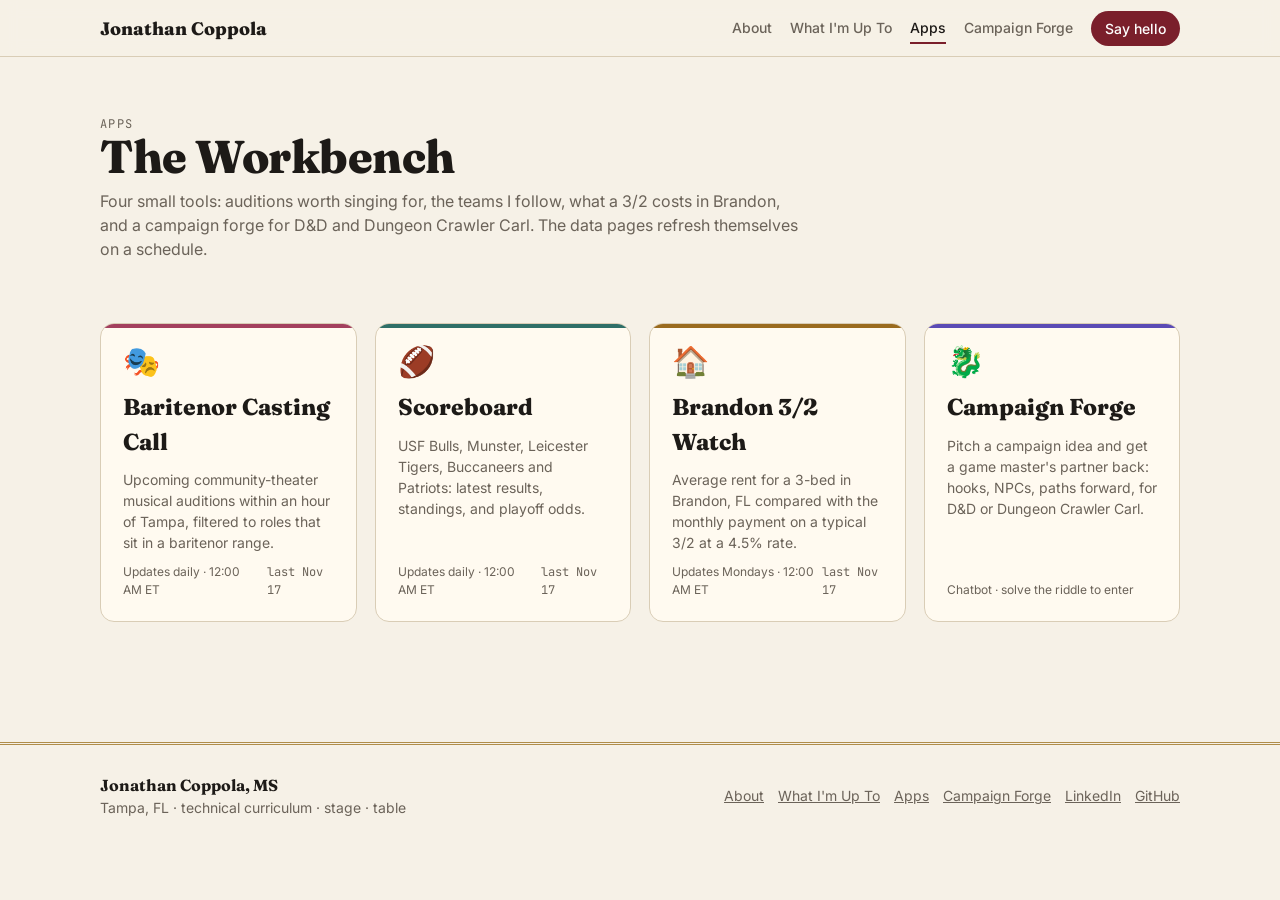
==== apps/index.html @ ed003ad4 "Launch unified site: About (/), What I'm Up To (/now/), Apps (/apps/) Merges the about, What-Im-Up-t" ====
<!DOCTYPE html>
<html lang="en">
<head>
<meta charset="utf-8">
<meta name="viewport" content="width=device-width, initial-scale=1">
<title>Apps · Jonathan Coppola</title>
<link rel="stylesheet" href="../assets/apps.css">
<style>
  .hero { padding: 30px 0 10px; }
  .hero .kicker { font-family: var(--mono); font-size: 12px; letter-spacing: .12em; text-transform: uppercase; color: var(--muted); }
  .apps { display: grid; gap: 18px; grid-template-columns: repeat(auto-fit, minmax(250px, 1fr)); margin-top: 26px; }
  .app { position: relative; display: flex; flex-direction: column; gap: 10px; text-decoration: none; color: var(--text);
         background: var(--panel); border: 1px solid var(--line); border-radius: var(--radius); padding: 22px; min-height: 230px;
         transition: transform .15s ease, border-color .15s ease; overflow: hidden; }
  .app::before { content: ""; position: absolute; inset: 0 0 auto 0; height: 4px; background: var(--c); }
  .app:hover { transform: translateY(-3px); border-color: var(--c); }
  .app .glyph { font-size: 30px; line-height: 1; }
  .app h3 { font-family: var(--display); font-weight: 800; font-size: 23px; margin: 4px 0 0; }
  .app p { color: var(--muted); font-size: 14px; margin: 0; flex: 1; }
  .app .meta { display: flex; justify-content: space-between; align-items: center; gap: 8px; font-size: 12px; color: var(--muted); }
  .app .meta .upd { font-family: var(--mono); }
</style>
<link rel="stylesheet" href="../assets/site.css">
</head>
<body data-root="../" data-section="apps">
<div class="wrap">
  <header class="hero">
    <div class="kicker">Apps</div>
    <h1 class="title">The Workbench</h1>
    <p class="lede">Four small tools: auditions worth singing for, the teams I follow, what a 3/2 costs in Brandon, and a campaign forge for D&amp;D and Dungeon Crawler Carl. The data pages refresh themselves on a schedule.</p>
  </header>

  <main class="apps">
    <a class="app" href="theater/" style="--c:#a3405e">
      <div class="glyph">🎭</div>
      <h3>Baritenor Casting Call</h3>
      <p>Upcoming community-theater musical auditions within an hour of Tampa, filtered to roles that sit in a baritenor range.</p>
      <div class="meta"><span>Updates daily · 12:00 AM ET</span><span class="upd" data-src="theater/data.json"></span></div>
    </a>
    <a class="app" href="sports/" style="--c:#2f6f68">
      <div class="glyph">🏈</div>
      <h3>Scoreboard</h3>
      <p>USF Bulls, Munster, Leicester Tigers, Buccaneers and Patriots: latest results, standings, and playoff odds.</p>
      <div class="meta"><span>Updates daily · 12:00 AM ET</span><span class="upd" data-src="sports/data.json"></span></div>
    </a>
    <a class="app" href="housing/" style="--c:#9a6b1f">
      <div class="glyph">🏠</div>
      <h3>Brandon 3/2 Watch</h3>
      <p>Average rent for a 3-bed in Brandon, FL compared with the monthly payment on a typical 3/2 at a 4.5% rate.</p>
      <div class="meta"><span>Updates Mondays · 12:00 AM ET</span><span class="upd" data-src="housing/data.json"></span></div>
    </a>
    <a class="app" href="campaign-forge/" style="--c:#5b4bb5">
      <div class="glyph">🐉</div>
      <h3>Campaign Forge</h3>
      <p>Pitch a campaign idea and get a game master's partner back: hooks, NPCs, paths forward, for D&amp;D or Dungeon Crawler Carl.</p>
      <div class="meta"><span>Chatbot · solve the riddle to enter</span><span></span></div>
    </a>
  </main>

</div>
<script>
  document.querySelectorAll('.upd[data-src]').forEach(async el => {
    try {
      const r = await fetch(el.dataset.src, { cache: 'no-store' });
      const d = await r.json();
      if (d.updated) el.textContent = 'last ' + new Date(d.updated).toLocaleDateString(undefined, { month: 'short', day: 'numeric' });
    } catch (e) { /* offline or file:// — leave blank */ }
  });
</script>
<script src="../assets/site.js"></script>
</body>
</html>
---- assets/apps.css ----
/* Shared styles for Jonathan's personal apps */
:root {
  --bg: #f6f1e7;
  --panel: #fffaf0;
  --panel-2: #efe7d7;
  --line: #d9cdb6;
  --text: #1d1a17;
  --muted: #6b6359;
  --accent: #7a1f2b;          /* default: wine */
  --accent-ink: #ffffff;
  --good: #2f7d4f;
  --warn: #a56d12;
  --bad: #b23a3a;
  --radius: 14px;
  --font: "Inter", system-ui, -apple-system, "Segoe UI", Roboto, sans-serif;
  --display: "Fraunces", Georgia, "Times New Roman", serif;
  --mono: "JetBrains Mono", ui-monospace, SFMono-Regular, Menlo, monospace;
}

* { box-sizing: border-box; }
html, body { margin: 0; background: var(--bg); color: var(--text); font-family: var(--font); line-height: 1.5; }
a { color: var(--accent); }
.wrap { max-width: 1120px; margin: 0 auto; padding: 28px 20px 64px; }

.topbar { display: flex; align-items: center; justify-content: space-between; gap: 12px; margin-bottom: 26px; }
.topbar a.home { color: var(--muted); text-decoration: none; font-size: 14px; }
.topbar a.home:hover { color: var(--text); }
.stamp { font-family: var(--mono); font-size: 12px; color: var(--muted); }

h1.title { font-family: var(--display); font-weight: 800; font-size: clamp(30px, 4.5vw, 46px); line-height: 1.05; margin: 0 0 8px; letter-spacing: -0.01em; }
p.lede { color: var(--muted); max-width: 70ch; margin: 0 0 26px; }
h2 { font-family: var(--display); font-weight: 600; font-size: 22px; margin: 34px 0 12px; }

.card { background: var(--panel); border: 1px solid var(--line); border-radius: var(--radius); padding: 18px 20px; }
.grid { display: grid; gap: 16px; }
.grid.two { grid-template-columns: repeat(auto-fit, minmax(320px, 1fr)); }
.grid.three { grid-template-columns: repeat(auto-fit, minmax(260px, 1fr)); }

.pill { display: inline-block; font-size: 12px; font-weight: 600; padding: 2px 9px; border-radius: 999px; border: 1px solid var(--line); color: var(--muted); white-space: nowrap; }
.pill.accent { background: var(--accent); color: var(--accent-ink); border-color: transparent; }
.pill.good { color: var(--good); border-color: color-mix(in srgb, var(--good) 45%, transparent); }
.pill.warn { color: var(--warn); border-color: color-mix(in srgb, var(--warn) 45%, transparent); }
.pill.bad { color: var(--bad); border-color: color-mix(in srgb, var(--bad) 45%, transparent); }

table { width: 100%; border-collapse: collapse; font-size: 14px; }
th, td { text-align: left; padding: 10px 10px; border-bottom: 1px solid var(--line); vertical-align: top; }
th { font-size: 12px; text-transform: uppercase; letter-spacing: 0.06em; color: var(--muted); font-weight: 600; }
tr:last-child td { border-bottom: none; }
.table-wrap { overflow-x: auto; }
.num { font-family: var(--mono); font-variant-numeric: tabular-nums; }
.muted { color: var(--muted); }
.small { font-size: 13px; }

.note { font-size: 13px; color: var(--muted); border-left: 3px solid var(--accent); padding: 6px 12px; margin: 18px 0; }
.sources { font-size: 13px; color: var(--muted); }
.sources a { color: var(--muted); }
.sources li { margin: 3px 0; }

.footer { margin-top: 48px; font-size: 12px; color: var(--muted); text-align: center; }

input, select, textarea, button { font: inherit; color: inherit; }
button { cursor: pointer; }
.btn { background: var(--accent); color: var(--accent-ink); border: none; padding: 9px 16px; border-radius: 10px; font-weight: 600; }
.btn.ghost { background: transparent; color: var(--text); border: 1px solid var(--line); }
.btn:disabled { opacity: 0.5; cursor: default; }
.field { background: var(--panel-2); border: 1px solid var(--line); border-radius: 10px; padding: 9px 12px; width: 100%; }
.field:focus { outline: 2px solid color-mix(in srgb, var(--accent) 60%, transparent); outline-offset: 1px; }

.empty { color: var(--muted); padding: 24px; text-align: center; }
@media (max-width: 640px) { .wrap { padding: 20px 14px 48px; } th, td { padding: 8px 6px; } }
---- assets/site.css ----
/* Site-wide header/footer, shared by every page. */
@import url("https://fonts.googleapis.com/css2?family=Fraunces:ital,opsz,wght@0,9..144,400;0,9..144,600;0,9..144,800;1,9..144,400&family=Inter:wght@400;500;600&family=JetBrains+Mono:wght@400;600&display=swap");
:root {
  --site-paper: #f6f1e7; --site-ink: #1d1a17; --site-muted: #6b6359;
  --site-wine: #7a1f2b; --site-gold: #b08d4a; --site-line: #d9cdb6;
}
.site-nav { position: sticky; top: 0; z-index: 50; background: color-mix(in srgb, var(--site-paper) 92%, transparent);
  backdrop-filter: blur(8px); border-bottom: 1px solid var(--site-line); font-family: "Inter", system-ui, sans-serif; }
.site-nav__inner { max-width: 1120px; margin: 0 auto; padding: 0 20px; height: 56px; display: flex; align-items: center; gap: 20px; }
.site-nav__brand { font-family: "Fraunces", Georgia, serif; font-weight: 800; font-size: 18px; color: var(--site-ink); text-decoration: none; margin-right: auto; white-space: nowrap; }
.site-nav__links { display: flex; align-items: center; gap: 18px; }
.site-nav__links a { color: var(--site-muted); text-decoration: none; font-size: 14px; font-weight: 500; white-space: nowrap; padding: 4px 0; border-bottom: 2px solid transparent; }
.site-nav__links a:hover { color: var(--site-ink); }
.site-nav__links a.is-active { color: var(--site-ink); border-bottom-color: var(--site-wine); }
.site-nav__cta { background: var(--site-wine); color: #fff !important; padding: 7px 14px !important; border-radius: 999px; border: 0 !important; }
.site-nav__toggle { display: none; background: none; border: 1px solid var(--site-line); border-radius: 8px; font-size: 18px; padding: 4px 10px; color: var(--site-ink); cursor: pointer; }
@media (max-width: 760px) {
  .site-nav__toggle { display: block; }
  .site-nav__links { display: none; position: absolute; top: 56px; left: 0; right: 0; flex-direction: column; align-items: stretch;
    gap: 0; background: var(--site-paper); border-bottom: 1px solid var(--site-line); padding: 6px 20px 14px; }
  .site-nav.is-open .site-nav__links { display: flex; }
  .site-nav__links a { padding: 10px 0; border-bottom: 1px solid var(--site-line); }
  .site-nav__cta { margin-top: 10px; text-align: center; }
}
.site-foot { border-top: 3px double var(--site-gold); margin-top: 56px; background: var(--site-paper); font-family: "Inter", system-ui, sans-serif; }
.site-foot__inner { max-width: 1120px; margin: 0 auto; padding: 28px 20px 40px; display: flex; flex-wrap: wrap; gap: 18px; justify-content: space-between; font-size: 14px; color: var(--site-muted); }
.site-foot__inner b { color: var(--site-ink); font-family: "Fraunces", Georgia, serif; font-size: 16px; }
.site-foot__links { display: flex; flex-wrap: wrap; gap: 14px; align-items: center; }
.site-foot__links a { color: var(--site-muted); }
@media print { .site-nav, .site-foot { display: none; } }
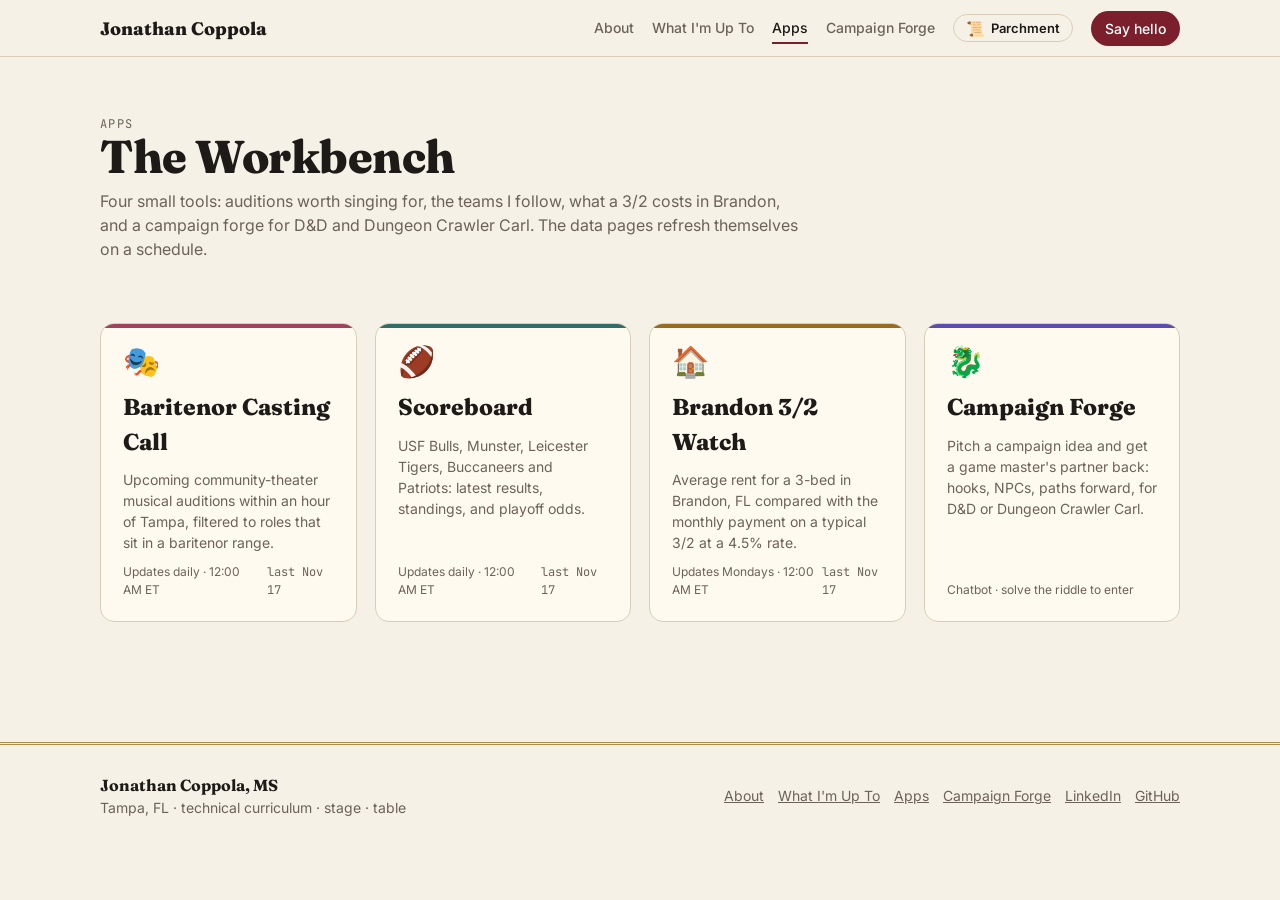
==== commit ec2989b5: "Add theme switcher: Parchment (light) and Leatherbound (dark) - Toggle in the shared nav; choice sav" ====
--- a/apps/index.html
+++ b/apps/index.html
@@ -2,6 +2,7 @@
 <html lang="en">
 <head>
 <meta charset="utf-8">
+<script>try{var t=localStorage.getItem('site-theme');if(t)document.documentElement.dataset.theme=t}catch(e){}</script>
 <meta name="viewport" content="width=device-width, initial-scale=1">
 <title>Apps · Jonathan Coppola</title>
 <link rel="stylesheet" href="../assets/apps.css">
@@ -13,6 +14,7 @@
          background: var(--panel); border: 1px solid var(--line); border-radius: var(--radius); padding: 22px; min-height: 230px;
          transition: transform .15s ease, border-color .15s ease; overflow: hidden; }
   .app::before { content: ""; position: absolute; inset: 0 0 auto 0; height: 4px; background: var(--c); }
+  html[data-theme="leather"] .app::before { filter: brightness(1.5); }
   .app:hover { transform: translateY(-3px); border-color: var(--c); }
   .app .glyph { font-size: 30px; line-height: 1; }
   .app h3 { font-family: var(--display); font-weight: 800; font-size: 23px; margin: 4px 0 0; }
--- a/assets/site.css
+++ b/assets/site.css
@@ -28,3 +28,45 @@
 .site-foot__links { display: flex; flex-wrap: wrap; gap: 14px; align-items: center; }
 .site-foot__links a { color: var(--site-muted); }
 @media print { .site-nav, .site-foot { display: none; } }
+
+/* ===================== Themes =====================
+   Parchment (default): the warm paper playbill look.
+   Leatherbound: a dark, tooled-leather tome.        */
+html[data-theme="leather"] {
+  color-scheme: dark;
+  /* shared site chrome */
+  --site-paper: #1d1511; --site-ink: #f1e6d2; --site-muted: #b8a68c;
+  --site-wine: #c4505f; --site-gold: #d1ac63; --site-line: #4a3a2c;
+  /* About + What I'm Up To pages */
+  --paper: #1d1511; --paper-2: #2a1e17; --ink: #f1e6d2; --muted: #b8a68c;
+  --wine: #e07a88; --gold: #d1ac63; --line: #4a3a2c; --teal: #5fb0a5;
+  --body-text: #e3d6bf; --card: #261b15; --stage: #0f0a07;
+  /* Apps */
+  --bg: #1d1511; --panel: #261b15; --panel-2: #33261d; --text: #f1e6d2;
+  --good: #7fcf98; --warn: #e3b25a; --bad: #e58080;
+}
+html[data-theme="leather"] body {
+  background-color: #1d1511;
+  background-image:
+    radial-gradient(ellipse at 20% 0%, rgba(209, 172, 99, .10), transparent 55%),
+    radial-gradient(ellipse at 100% 100%, rgba(122, 31, 43, .22), transparent 50%),
+    repeating-linear-gradient(115deg, rgba(255,255,255,.012) 0 2px, transparent 2px 7px);
+  background-attachment: fixed;
+}
+/* stitched border on the nav, like a book spine */
+html[data-theme="leather"] .site-nav { border-bottom: 1px dashed rgba(209, 172, 99, .45); box-shadow: 0 1px 0 rgba(0,0,0,.5); }
+html[data-theme="leather"] .site-nav__cta { background: #7a1f2b; }
+html[data-theme="leather"] .site-foot { background: transparent; }
+/* About page details that assume light paper */
+html[data-theme="leather"] .btn { border-color: var(--line); }
+html[data-theme="leather"] .btn.solid { background: #7a1f2b; border-color: #7a1f2b; }
+html[data-theme="leather"] .pill:not(.good):not(.warn):not(.bad):not(.accent) { color: #fff; }
+html[data-theme="leather"] .playbill { box-shadow: inset 0 0 0 1px rgba(209,172,99,.25), 0 10px 30px rgba(0,0,0,.45); }
+
+/* Theme switcher */
+.theme-toggle { display: inline-flex; align-items: center; gap: 6px; background: transparent; border: 1px solid var(--site-line);
+  color: var(--site-ink); border-radius: 999px; padding: 5px 12px; font: 600 13px "Inter", system-ui, sans-serif; cursor: pointer; white-space: nowrap; }
+.theme-toggle:hover { border-color: var(--site-gold); }
+.theme-toggle .ico { font-size: 15px; line-height: 1; }
+html { transition: background-color .25s ease; }
+@media (max-width: 760px) { .theme-toggle { margin-top: 10px; justify-content: center; } }
